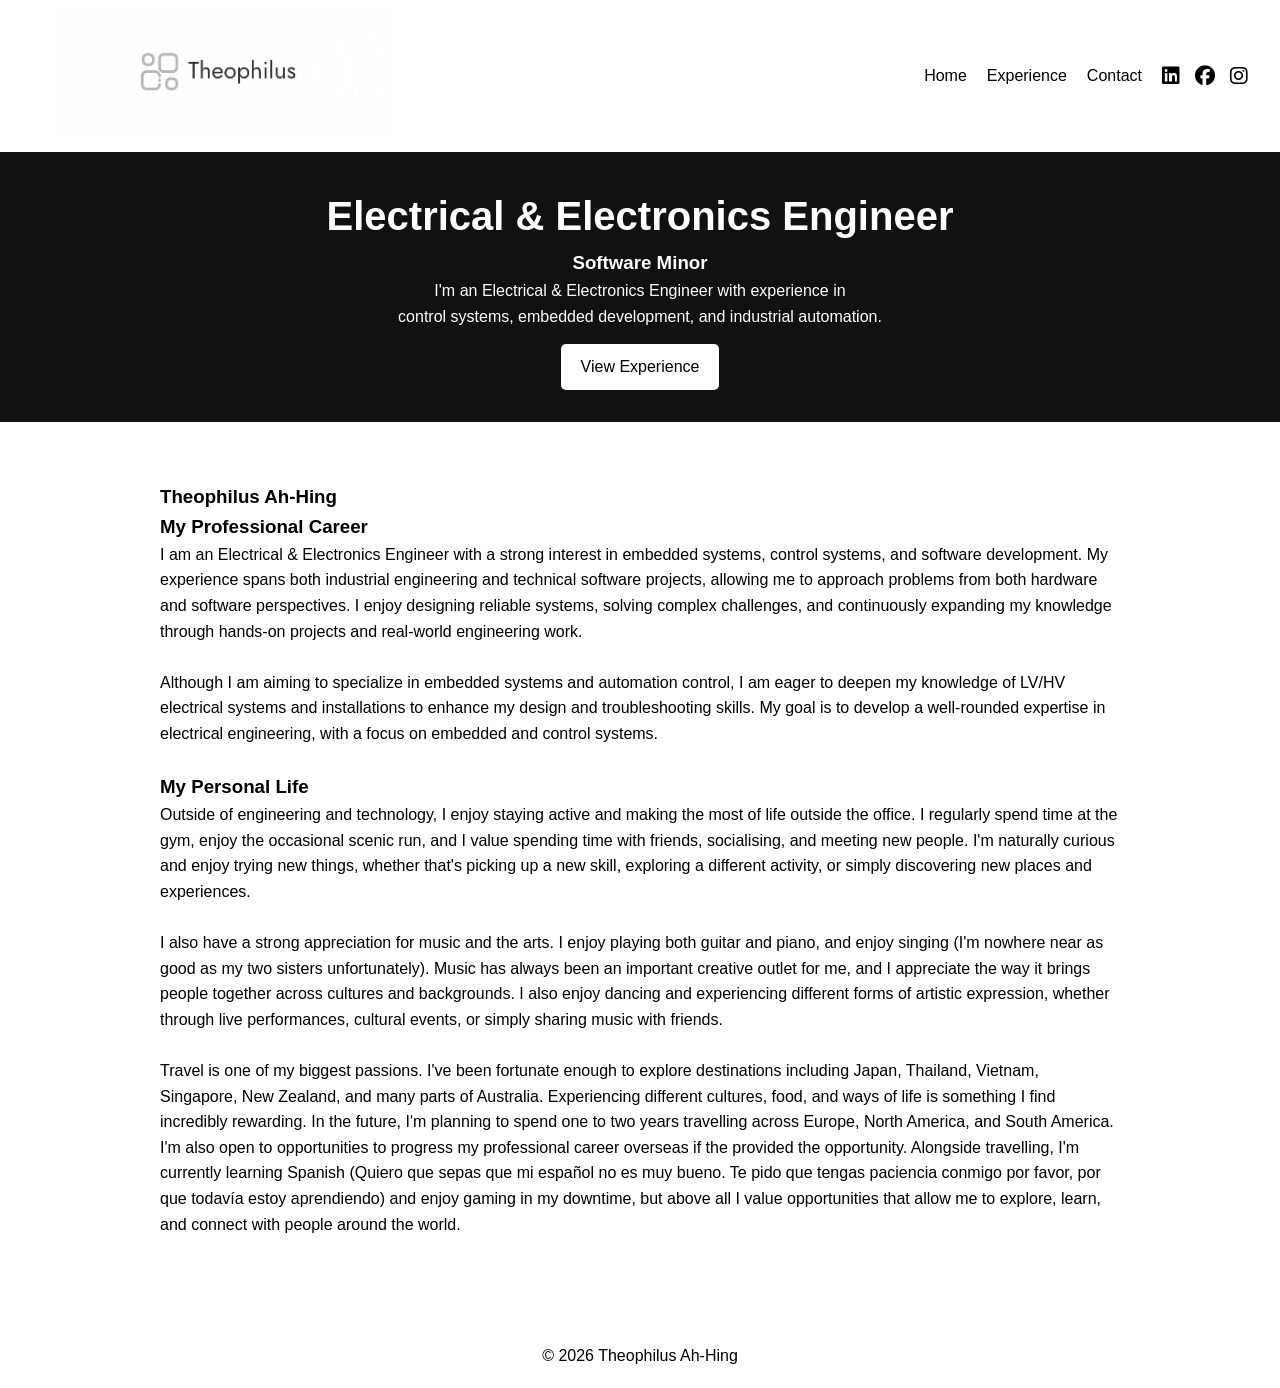
==== index.html @ 908e60b3 "Minor Changes. Removed hero2 component and just defaulted back to using hero component as universal " ====
<!DOCTYPE html>
<html lang="en">
<head>
    <meta charset="UTF-8">
    <meta name="viewport" content="width=device-width, initial-scale=1.0">
    <title>Theophilus Ah-Hing | Portfolio</title>

    <link rel="stylesheet" href="style.css">
    <link rel="stylesheet" href="https://cdnjs.cloudflare.com/ajax/libs/font-awesome/6.5.0/css/all.min.css">

</head>

<body>
    <header>
        <nav class="nav">

            <div class="nav-inner">
                <a href="index.html">
                    <img src="Photos/TheophilusLogo1.png" class="logo">
                </a>
                <ul class="nav-links">
                    <li><a href="index.html">Home</a></li>
                    <li><a href="experience.html">Experience</a></li>
                    <li><a href="contact.html">Contact</a></li>
                </ul>
            </div>

            <div class="social-icons">
                <a href="https://www.linkedin.com/in/theophilus-ah-hing-bb61a3199/" target="_blank">
                    <i class="fab fa-linkedin"></i>
                </a>

                <a href="https://www.facebook.com/WhatEvenIsTheo/" target="_blank">
                    <i class="fab fa-facebook"></i>
                </a>

                <a href="https://www.facebook.com/WhatEvenIsTheo/" target="_blank">
                    <i class="fab fa-instagram"></i>
                </a>
            </div>
        </nav>
    </header>


    <section class="hero">
        <div class="hero-content">
            <h2>Electrical & Electronics Engineer</h2>
            <h3>Software Minor</h3>
            <p>I'm an Electrical & Electronics Engineer with experience in<br>
            control systems, embedded development, and industrial automation.</p>
            <a href="experience.html" class="btn">View Experience</a>
        </div>
    </section>


    <section class="section">
        <section id="about" class="section-content">
            <h1>Theophilus Ah-Hing</h1>
            <h3>My Professional Career</h3>
            <p>
                I am an Electrical & Electronics Engineer with a strong interest in embedded systems,
                control systems, and software development. My experience spans both industrial engineering
                and technical software projects, allowing me to approach problems from both hardware and
                software perspectives. I enjoy designing reliable systems, solving complex challenges, and
                continuously expanding my knowledge through hands-on projects and real-world engineering
                work.
            </p><br>
            <p>
                Although I am aiming to specialize in embedded systems and automation control, I am eager
                to deepen my knowledge of LV/HV electrical systems and installations to enhance my design
                and troubleshooting skills. My goal is to develop a well-rounded expertise in electrical
                engineering, with a focus on embedded and control systems.
            </p><br>
            <h3>My Personal Life</h3>
            <p>
                Outside of engineering and technology, I enjoy staying active and making the most of life
                outside the office. I regularly spend time at the gym, enjoy the occasional scenic run,
                and I value spending time with friends, socialising, and meeting new people. I'm naturally
                curious and enjoy trying new things, whether that's picking up a new skill, exploring a
                different activity, or simply discovering new places and experiences.
            </p><br>
            <p>
                I also have a strong appreciation for music and the arts. I enjoy playing both guitar and
                piano, and enjoy singing (I'm nowhere near as good as my two sisters unfortunately). Music
                has always been an important creative outlet for me, and I appreciate the way it brings
                people together across cultures and backgrounds. I also enjoy dancing and experiencing
                different forms of artistic expression, whether through live performances, cultural events,
                or simply sharing music with friends.
            </p><br>
            <p>
                Travel is one of my biggest passions. I've been fortunate enough to explore destinations
                including Japan, Thailand, Vietnam, Singapore, New Zealand, and many parts of Australia.
                Experiencing different cultures, food, and ways of life is something I find incredibly
                rewarding. In the future, I'm planning to spend one to two years travelling across Europe,
                North America, and South America. I'm also open to opportunities to progress my professional
                career overseas if the provided the opportunity. Alongside travelling, I'm currently
                learning Spanish (Quiero que sepas que mi español no es muy bueno. Te pido que tengas
                paciencia conmigo por favor, por que todavía estoy aprendiendo) and enjoy gaming in my
                downtime, but above all I value opportunities that allow me to explore, learn, and connect
                with people around the world.
            </p><br>
        </section>
    </section>


    <footer>
        <p>© 2026 Theophilus Ah-Hing</p>
    </footer>

    <script src="script.js"></script>

</body>
</html>
---- style.css ----
* {
    margin: 0;
    padding: 0;
    box-sizing: border-box;
}

body {
    font-family: Arial, sans-serif;
    line-height: 1.6;
}

header {
    background: white;
    color: black;
}

footer {
    background: white;
    color: black;
    text-align: center;
    padding: 20px;
}

/* Logo and Images */

.logo {
    width: 40%;
    height: 40%;
}
.logo:hover {cursor: pointer;}

/* Navbar */

.nav {
    display: flex;
    justify-content: space-between;
    align-items: center;
    padding: 1rem 2rem;
}

.nav-inner {
      max-width: 1200px;
      max-height: 120px;
      margin: 0 auto;
      display: flex;
      justify-content: space-between;
      align-items: center;
      padding: 8px 20px;
}

.nav-links {
    list-style: none;
    display: flex;
}

.nav-links li {
    margin-left: 20px;
}

.nav-links a {
    color: black;
    text-decoration: none;
}

.menu-btn {
    display: none;
    font-size: 24px;
    background: none;
    color: white;
    border: none;
}

/* Hero */

.hero {
    height: 30vh;
    display: flex;
    justify-content: center;
    align-items: center;

    background:#111;
    color: white;
    text-align: center;
}

.hero h2 {
    font-size: 40px;
}

.btn {
    display: inline-block;
    margin-top: 15px;
    padding: 10px 20px;

    background: white;
    color: black;

    text-decoration: none;
    border-radius: 5px;
}

/* Sections */

.section {
    margin: auto;
    background: white;
}

.section-content {
    padding: 60px 20px;
    max-width: 1000px;
    margin: auto;
    background: white;
}

.section h2 {
    margin-bottom: 20px;
}

/* Social Icons */
.social-icons {
    display: flex;
    align-items: center;
    gap: 15px;
}

.social-icons a {
    color: black;
    font-size: 20px;
    transition: color 0.3s ease;
}

.social-icons a:hover {
    color: #00bfff;
}

/* Projects */

.project-grid {
    display: grid;
    grid-template-columns: repeat(auto-fit,minmax(250px,1fr));
    gap: 20px;
}

.project-card {
    padding: 20px;
    border: 1px solid #ddd;
    border-radius: 8px;
}

/* Mobile */

@media (max-width:768px) {

    .nav-links {
        display: none;
        flex-direction: column;
        background: #111;
        position: absolute;
        top: 60px;
        right: 0;
        width: 200px;
    }

    .nav-links.show {
        display: flex;
    }

    .menu-btn {
        display: block;
    }

}
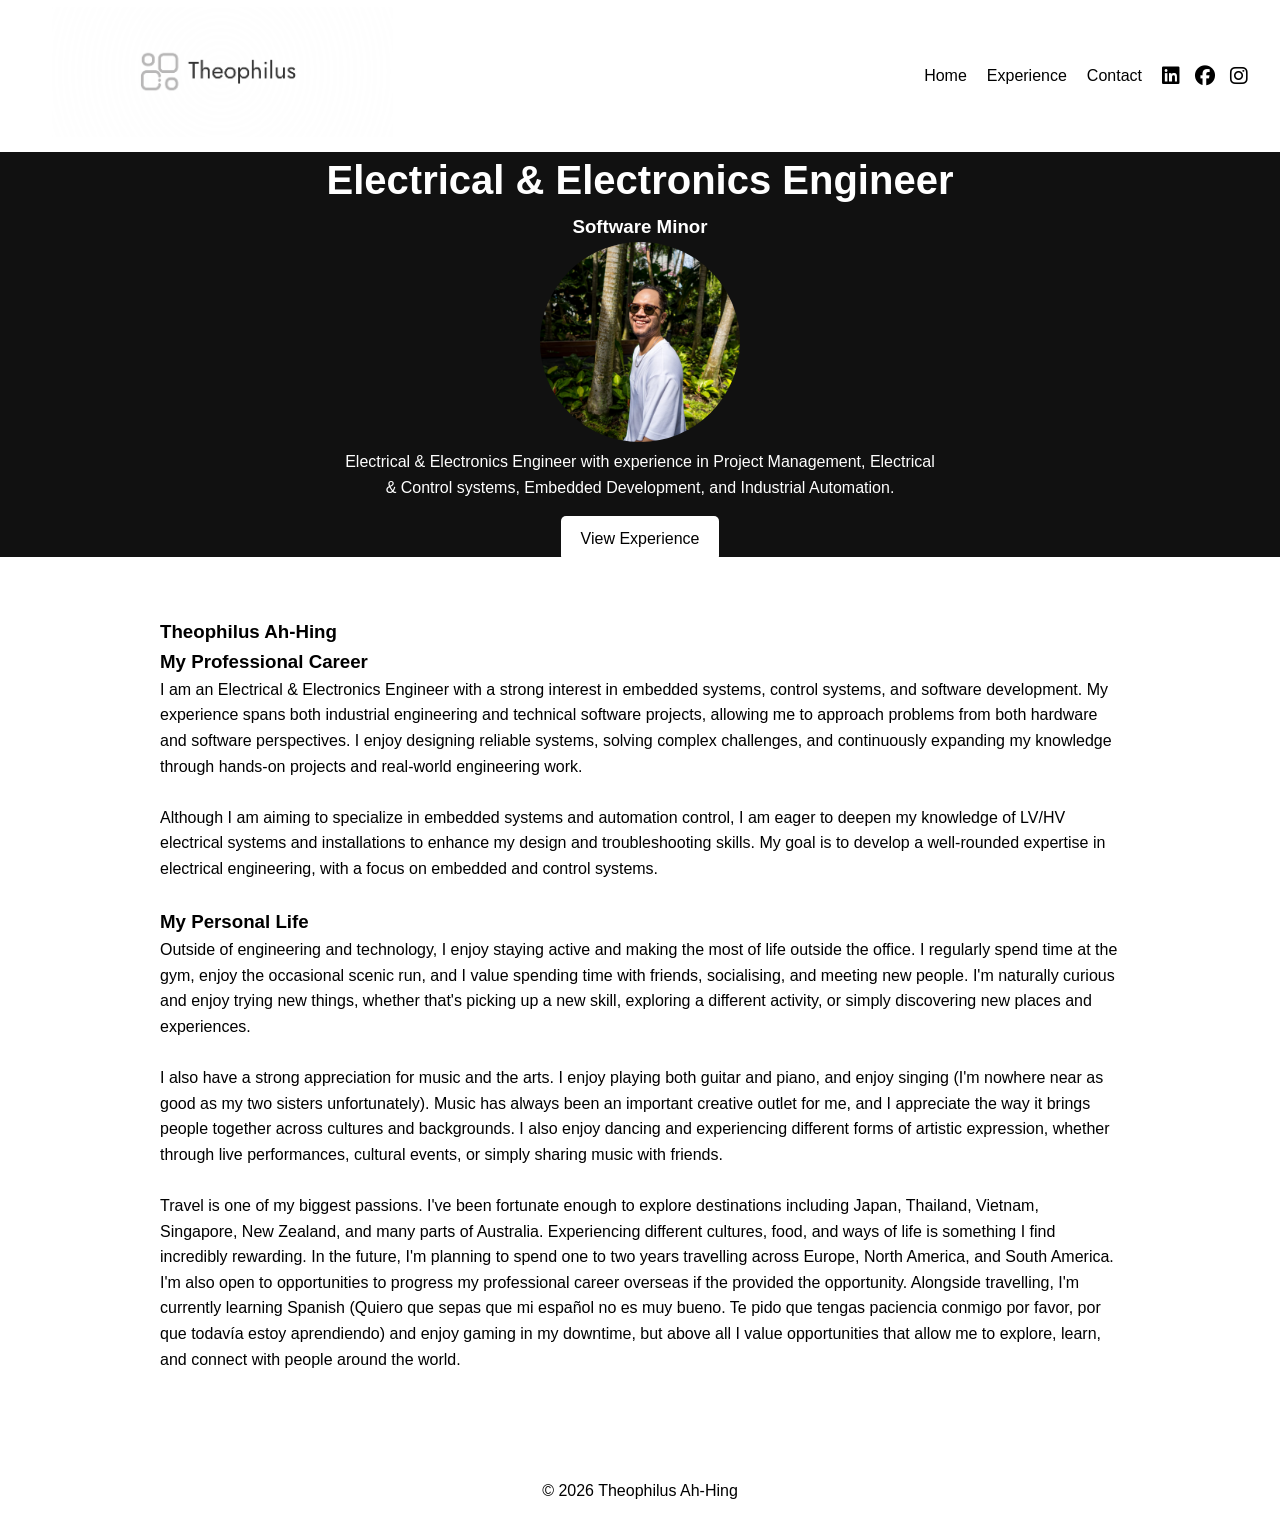
==== commit 29b16de2: "Added classes. Added classes for single image and circular image." ====
--- a/index.html
+++ b/index.html
@@ -46,8 +46,9 @@
         <div class="hero-content">
             <h2>Electrical & Electronics Engineer</h2>
             <h3>Software Minor</h3>
-            <p>I'm an Electrical & Electronics Engineer with experience in<br>
-            control systems, embedded development, and industrial automation.</p>
+            <img src="Photos/Me/PUQG7038.JPG" alt="Theo Ah-Hing" class="image-circular">
+            <p>Electrical & Electronics Engineer with experience in Project Management, Electrical<br>
+            & Control systems, Embedded Development, and Industrial Automation.</p>
             <a href="experience.html" class="btn">View Experience</a>
         </div>
     </section>
--- a/style.css
+++ b/style.css
@@ -28,6 +28,20 @@
     height: 40%;
 }
 .logo:hover {cursor: pointer;}
+
+.image-single {
+    width: 60%;
+    height: 60%;
+}
+
+.image-circular {
+    width: 200px;
+    height: 200px;
+
+    border-radius: 50%;   /* makes it circular */
+    object-fit: cover;    /* crops image to fill the circle */
+    object-position: center; /* focuses on middle of image */
+}
 
 /* Navbar */
 
@@ -73,7 +87,7 @@
 /* Hero */
 
 .hero {
-    height: 30vh;
+    height: 45vh;
     display: flex;
     justify-content: center;
     align-items: center;
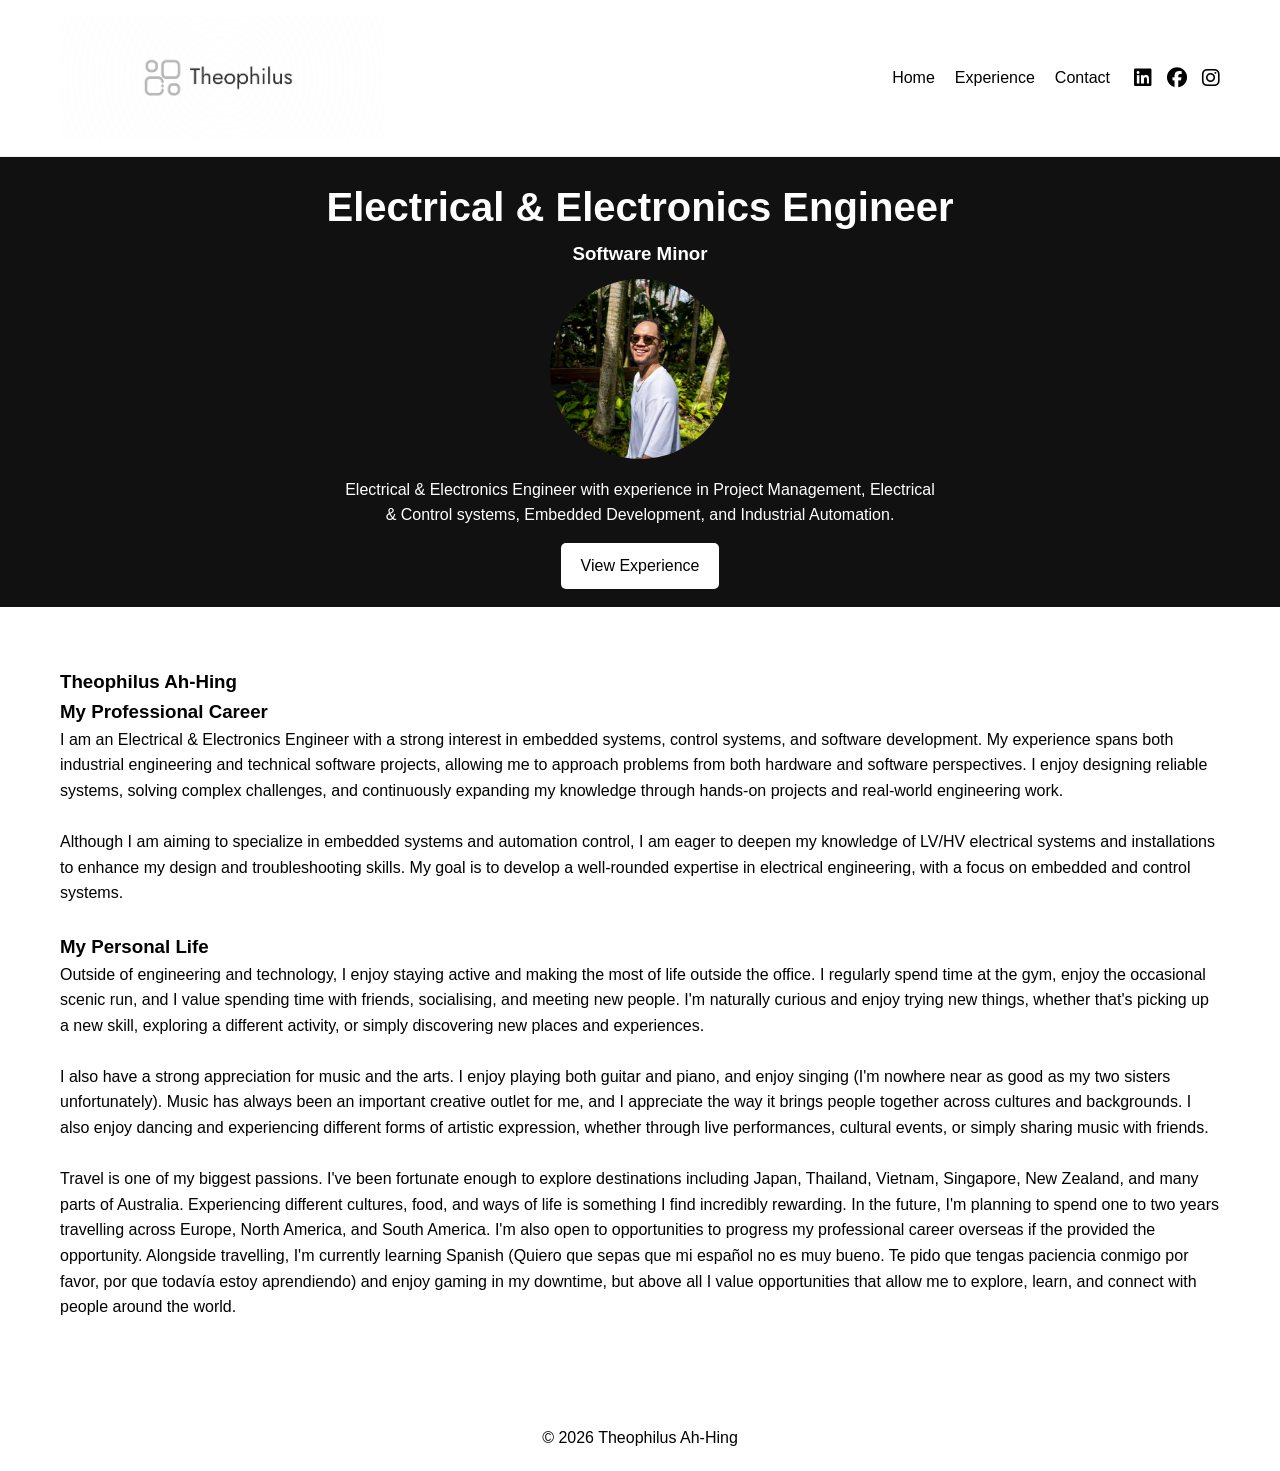
==== commit 2e66dedd: "Finalised template. Finalised website template - all that's left is formatting and making it look go" ====
--- a/index.html
+++ b/index.html
@@ -13,30 +13,32 @@
 <body>
     <header>
         <nav class="nav">
-
             <div class="nav-inner">
                 <a href="index.html">
-                    <img src="Photos/TheophilusLogo1.png" class="logo">
-                </a>
-                <ul class="nav-links">
-                    <li><a href="index.html">Home</a></li>
-                    <li><a href="experience.html">Experience</a></li>
-                    <li><a href="contact.html">Contact</a></li>
-                </ul>
-            </div>
-
-            <div class="social-icons">
-                <a href="https://www.linkedin.com/in/theophilus-ah-hing-bb61a3199/" target="_blank">
-                    <i class="fab fa-linkedin"></i>
+                    <img src="Photos/TheophilusLogo1.png" class="logo" alt="Theophilus Ah-Hing logo">
                 </a>
 
-                <a href="https://www.facebook.com/WhatEvenIsTheo/" target="_blank">
-                    <i class="fab fa-facebook"></i>
-                </a>
+                <div class="nav-right">
+                    <ul class="nav-links">
+                        <li><a href="index.html">Home</a></li>
+                        <li><a href="experience.html">Experience</a></li>
+                        <li><a href="contact.html">Contact</a></li>
+                    </ul>
 
-                <a href="https://www.facebook.com/WhatEvenIsTheo/" target="_blank">
-                    <i class="fab fa-instagram"></i>
-                </a>
+                    <div class="social-icons">
+                        <a href="https://www.linkedin.com/in/theophilus-ah-hing-bb61a3199/" target="_blank" rel="noopener noreferrer">
+                            <i class="fab fa-linkedin"></i>
+                        </a>
+
+                        <a href="https://www.facebook.com/WhatEvenIsTheo/" target="_blank" rel="noopener noreferrer">
+                            <i class="fab fa-facebook"></i>
+                        </a>
+
+                        <a href="https://www.instagram.com/" target="_blank" rel="noopener noreferrer">
+                            <i class="fab fa-instagram"></i>
+                        </a>
+                    </div>
+                </div>
             </div>
         </nav>
     </header>
--- a/style.css
+++ b/style.css
@@ -1,98 +1,133 @@
+/* Reset */
 * {
     margin: 0;
     padding: 0;
     box-sizing: border-box;
 }
 
+/* Base */
 body {
     font-family: Arial, sans-serif;
     line-height: 1.6;
-}
-
-header {
-    background: white;
-    color: black;
-}
-
+    color: black;
+    background: white;
+}
+
+header,
 footer {
     background: white;
     color: black;
+}
+
+footer {
     text-align: center;
     padding: 20px;
 }
 
-/* Logo and Images */
+/* Images / Logo */
+.logo {
+    width: 160px;
+    height: auto;
+    display: block;
+    cursor: pointer;
+}
+
+.image-single {
+    width: 60%;
+    height: auto;
+}
+
+.image-circular {
+    width: 200px;
+    height: 200px;
+    padding: 10px;
+    border-radius: 50%;
+    object-fit: cover;
+    object-position: center;
+}
+
+/* Navbar */
+.nav {
+    width: 100%;
+    border-bottom: 1px solid #eee;
+    background: white;
+}
+
+.nav-inner {
+    max-width: 1200px;
+    margin: 0 auto;
+    padding: 16px 20px;
+    display: flex;
+    align-items: center;
+    justify-content: space-between;
+    gap: 20px;
+}
 
 .logo {
     width: 40%;
     height: 40%;
-}
-.logo:hover {cursor: pointer;}
-
-.image-single {
-    width: 60%;
-    height: 60%;
-}
-
-.image-circular {
-    width: 200px;
-    height: 200px;
-
-    border-radius: 50%;   /* makes it circular */
-    object-fit: cover;    /* crops image to fill the circle */
-    object-position: center; /* focuses on middle of image */
-}
-
-/* Navbar */
-
-.nav {
-    display: flex;
-    justify-content: space-between;
-    align-items: center;
-    padding: 1rem 2rem;
-}
-
-.nav-inner {
-      max-width: 1200px;
-      max-height: 120px;
-      margin: 0 auto;
-      display: flex;
-      justify-content: space-between;
-      align-items: center;
-      padding: 8px 20px;
+    display: block;
+    cursor: pointer;
+}
+
+.nav-right {
+    display: flex;
+    align-items: center;
+    gap: 24px;
+    margin-left: auto;
 }
 
 .nav-links {
     list-style: none;
     display: flex;
-}
-
-.nav-links li {
-    margin-left: 20px;
+    align-items: center;
+    gap: 20px;
 }
 
 .nav-links a {
     color: black;
     text-decoration: none;
+    font-weight: 500;
+    transition: color 0.3s ease;
+}
+
+.nav-links a:hover {
+    color: #00bfff;
+}
+
+.social-icons {
+    display: flex;
+    align-items: center;
+    gap: 15px;
+}
+
+.social-icons a {
+    color: black;
+    font-size: 20px;
+    text-decoration: none;
+    transition: color 0.3s ease;
+}
+
+.social-icons a:hover {
+    color: #00bfff;
 }
 
 .menu-btn {
     display: none;
     font-size: 24px;
     background: none;
-    color: white;
     border: none;
+    color: black;
+    cursor: pointer;
 }
 
 /* Hero */
-
 .hero {
-    height: 45vh;
+    height: 50vh;
     display: flex;
     justify-content: center;
     align-items: center;
-
-    background:#111;
+    background: #111;
     color: white;
     text-align: center;
 }
@@ -105,54 +140,31 @@
     display: inline-block;
     margin-top: 15px;
     padding: 10px 20px;
-
-    background: white;
-    color: black;
-
+    background: white;
+    color: black;
     text-decoration: none;
     border-radius: 5px;
 }
 
 /* Sections */
-
 .section {
-    margin: auto;
     background: white;
 }
 
 .section-content {
+    max-width: 1200px;
+    margin: 0 auto;
     padding: 60px 20px;
-    max-width: 1000px;
-    margin: auto;
-    background: white;
 }
 
 .section h2 {
     margin-bottom: 20px;
 }
 
-/* Social Icons */
-.social-icons {
-    display: flex;
-    align-items: center;
-    gap: 15px;
-}
-
-.social-icons a {
-    color: black;
-    font-size: 20px;
-    transition: color 0.3s ease;
-}
-
-.social-icons a:hover {
-    color: #00bfff;
-}
-
 /* Projects */
-
 .project-grid {
     display: grid;
-    grid-template-columns: repeat(auto-fit,minmax(250px,1fr));
+    grid-template-columns: repeat(auto-fit, minmax(250px, 1fr));
     gap: 20px;
 }
 
@@ -163,25 +175,28 @@
 }
 
 /* Mobile */
-
-@media (max-width:768px) {
+@media (max-width: 768px) {
+    .nav-inner {
+        flex-direction: column;
+        align-items: center;
+    }
+
+    .nav-right {
+        flex-direction: column;
+        gap: 12px;
+        margin-left: 0;
+    }
 
     .nav-links {
-        display: none;
-        flex-direction: column;
-        background: #111;
-        position: absolute;
-        top: 60px;
-        right: 0;
-        width: 200px;
-    }
-
-    .nav-links.show {
-        display: flex;
-    }
-
-    .menu-btn {
-        display: block;
-    }
-
+        flex-wrap: wrap;
+        justify-content: center;
+    }
+
+    .social-icons {
+        justify-content: center;
+    }
+
+    .hero h2 {
+        font-size: 30px;
+    }
 }
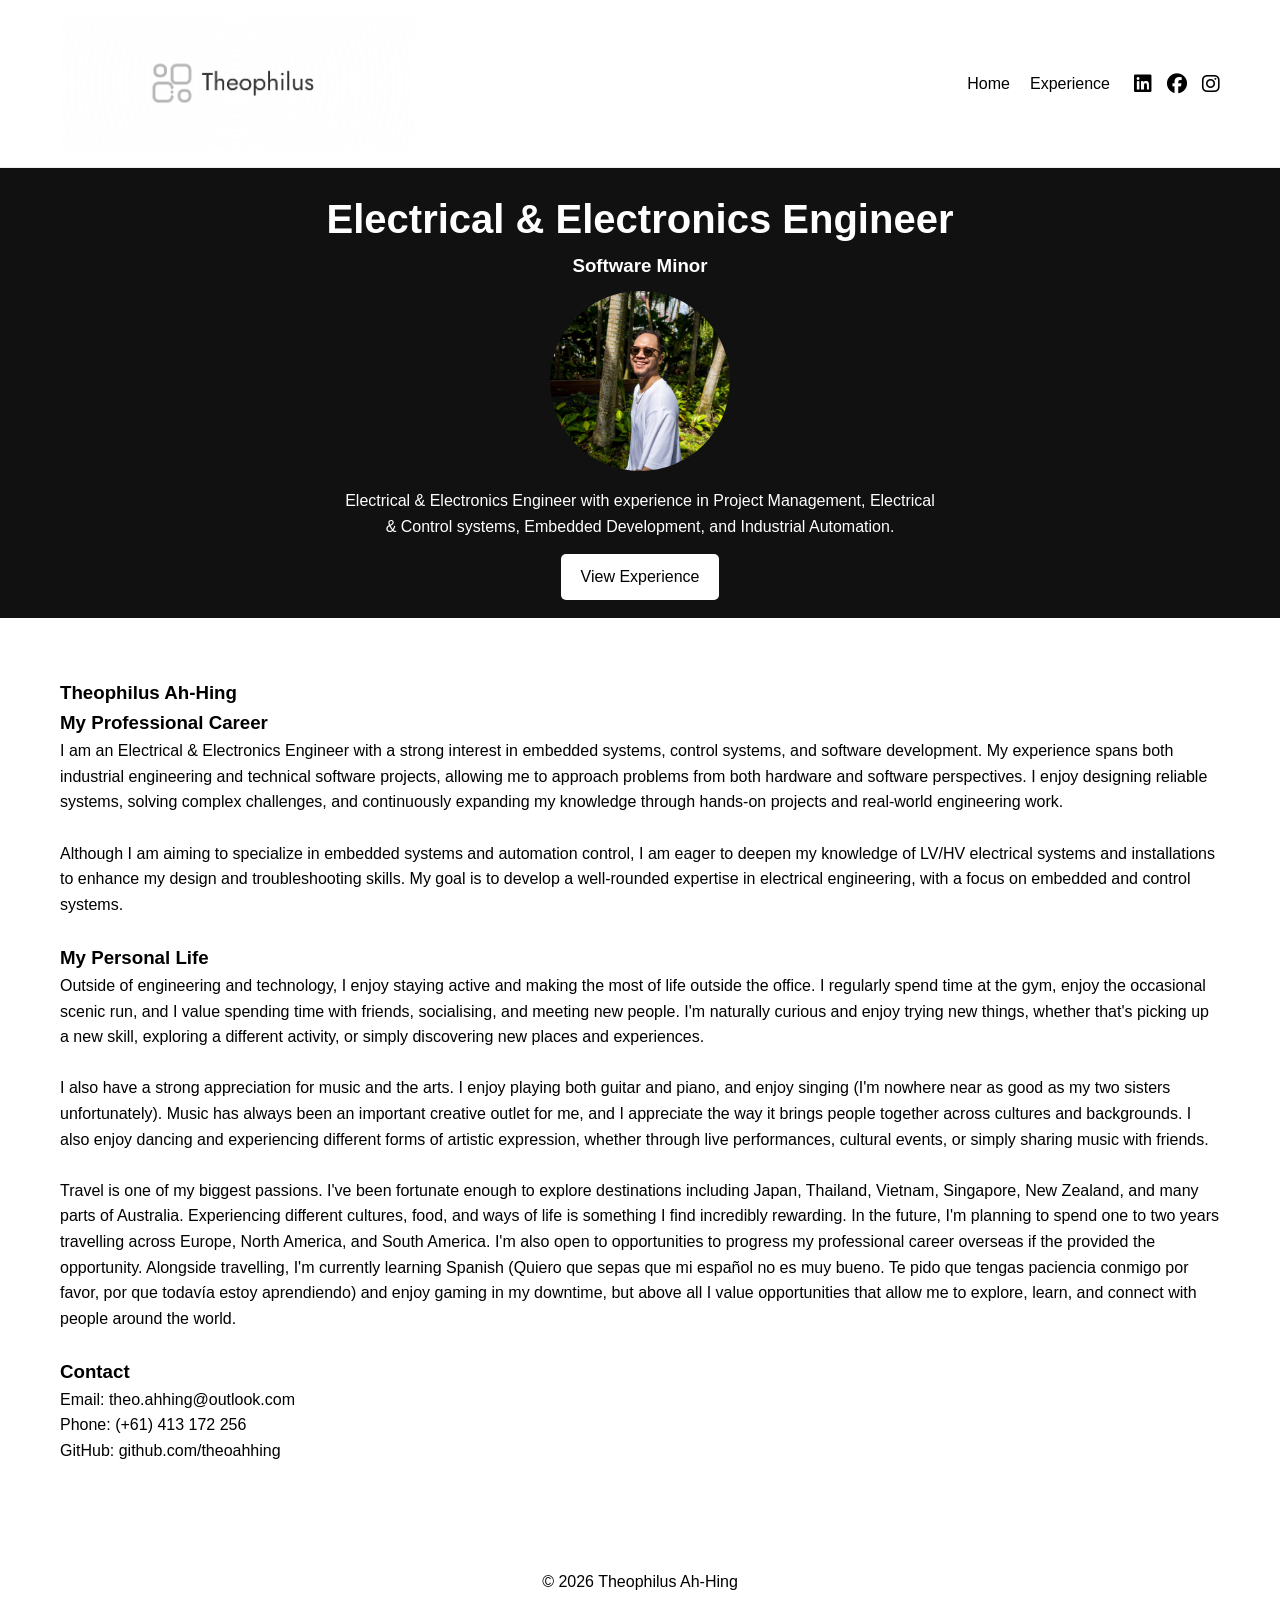
==== commit 8faf2f1d: "Remove Contact Page. Removed the contacts page and placed the contact details on index page at the b" ====
--- a/index.html
+++ b/index.html
@@ -22,7 +22,6 @@
                     <ul class="nav-links">
                         <li><a href="index.html">Home</a></li>
                         <li><a href="experience.html">Experience</a></li>
-                        <li><a href="contact.html">Contact</a></li>
                     </ul>
 
                     <div class="social-icons">
@@ -34,7 +33,7 @@
                             <i class="fab fa-facebook"></i>
                         </a>
 
-                        <a href="https://www.instagram.com/" target="_blank" rel="noopener noreferrer">
+                        <a href="https://www.instagram.com/theo.ahhing/" target="_blank" rel="noopener noreferrer">
                             <i class="fab fa-instagram"></i>
                         </a>
                     </div>
@@ -102,6 +101,10 @@
                 downtime, but above all I value opportunities that allow me to explore, learn, and connect
                 with people around the world.
             </p><br>
+            <h3>Contact</h3>
+            <p>Email: theo.ahhing@outlook.com</p>
+            <p>Phone: (+61) 413 172 256</p>
+            <p>GitHub: github.com/theoahhing</p><br>
         </section>
     </section>
 
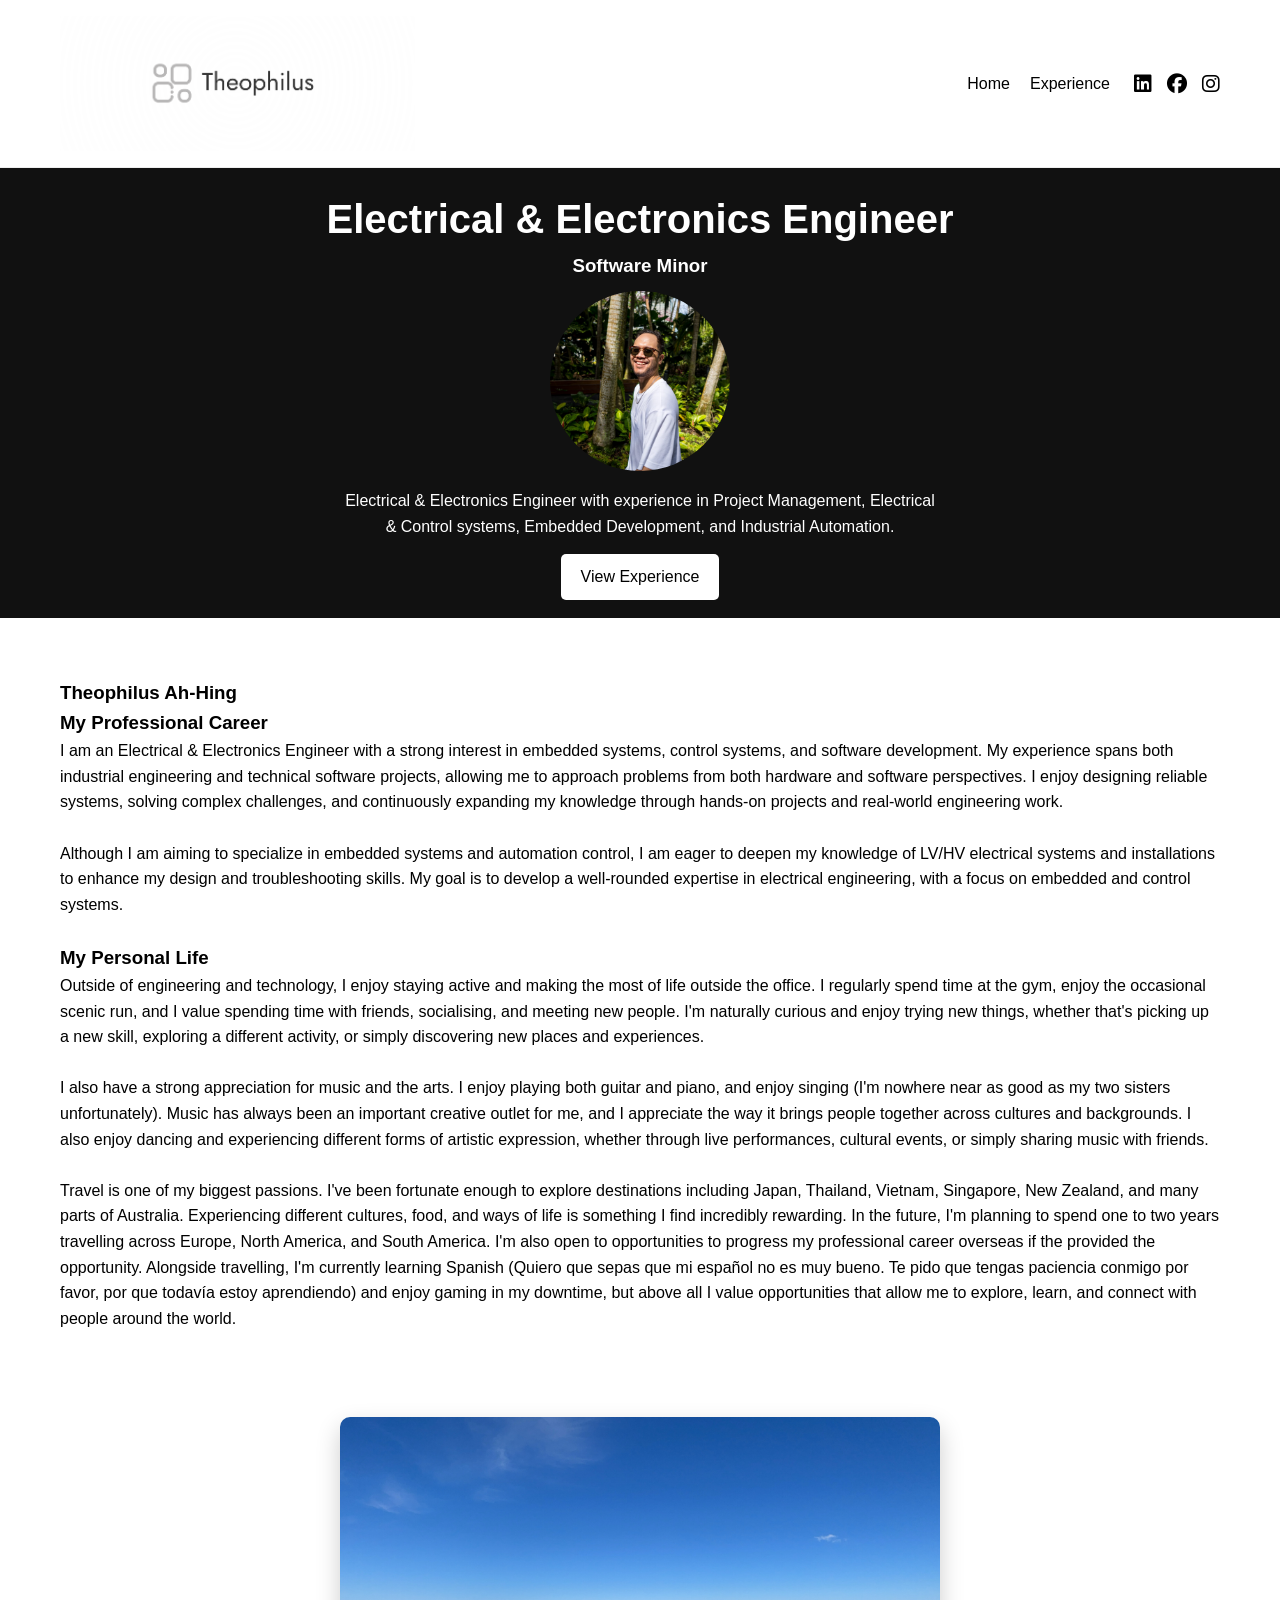
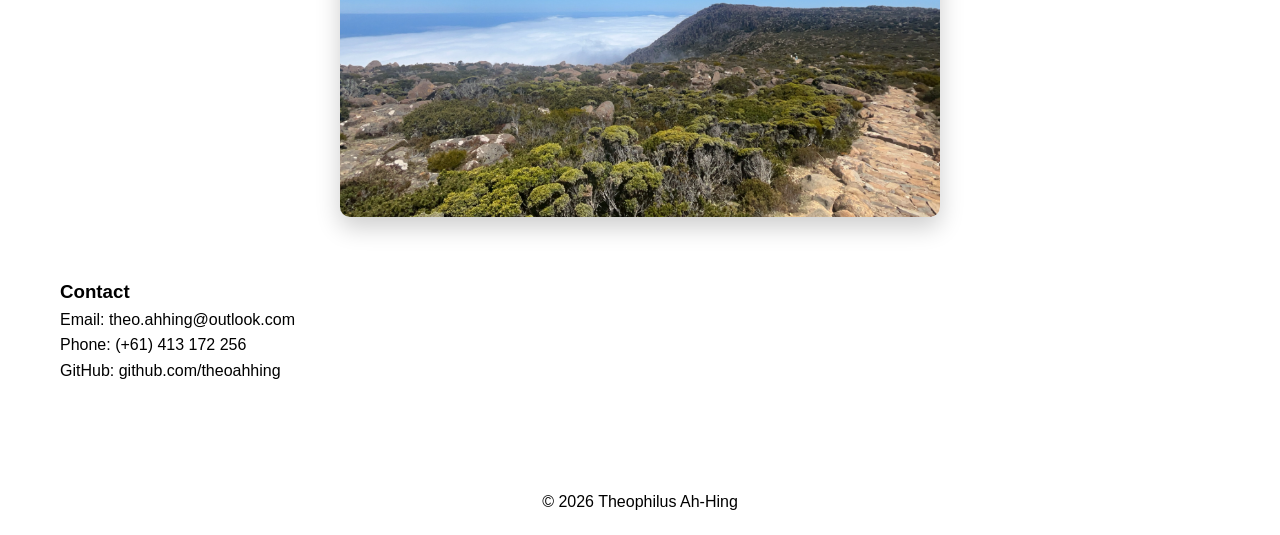
==== commit 48f826d4: "Added Slideshow. Added Slideshow container to cycle through photos of my travel shots every 7 second" ====
--- a/index.html
+++ b/index.html
@@ -101,6 +101,11 @@
                 downtime, but above all I value opportunities that allow me to explore, learn, and connect
                 with people around the world.
             </p><br>
+            <section class="slideshow-section">
+                <div class="slideshow-container">
+                    <img id="slideshow-image" src="Photos/Travel Shots/IMG_5250.JPG" alt="Travel photo">
+                </div>
+            </section>
             <h3>Contact</h3>
             <p>Email: theo.ahhing@outlook.com</p>
             <p>Phone: (+61) 413 172 256</p>
--- a/style.css
+++ b/style.css
@@ -112,6 +112,30 @@
     color: #00bfff;
 }
 
+.slideshow-section {
+    display: flex;
+    justify-content: center;
+    margin: 60px 0;
+}
+
+.slideshow-container {
+    width: 600px;
+    height: 400px;
+
+    overflow: hidden;
+    border-radius: 10px;
+
+    box-shadow: 0 10px 25px rgba(0,0,0,0.2);
+}
+
+.slideshow-container img {
+    width: 100%;
+    height: 100%;
+    object-fit: cover;
+
+    transition: opacity 1s ease;
+}
+
 .menu-btn {
     display: none;
     font-size: 24px;
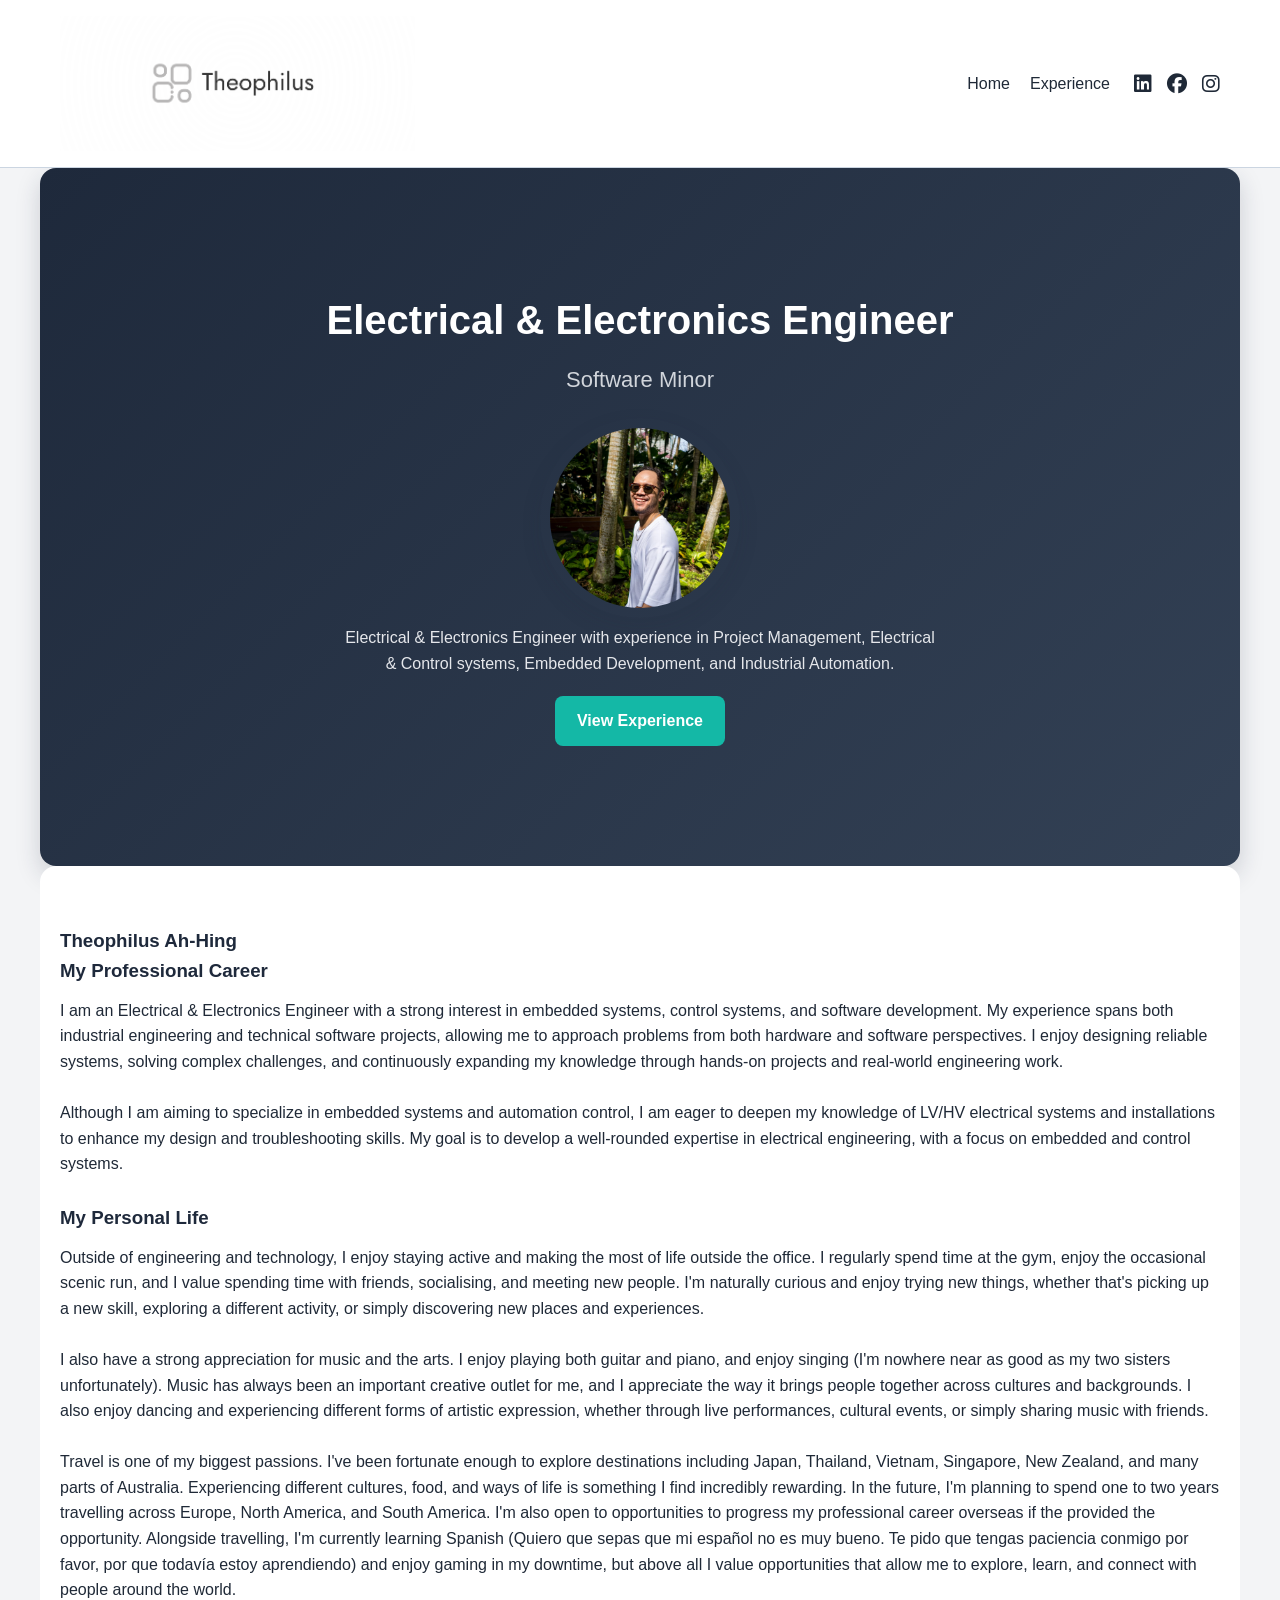
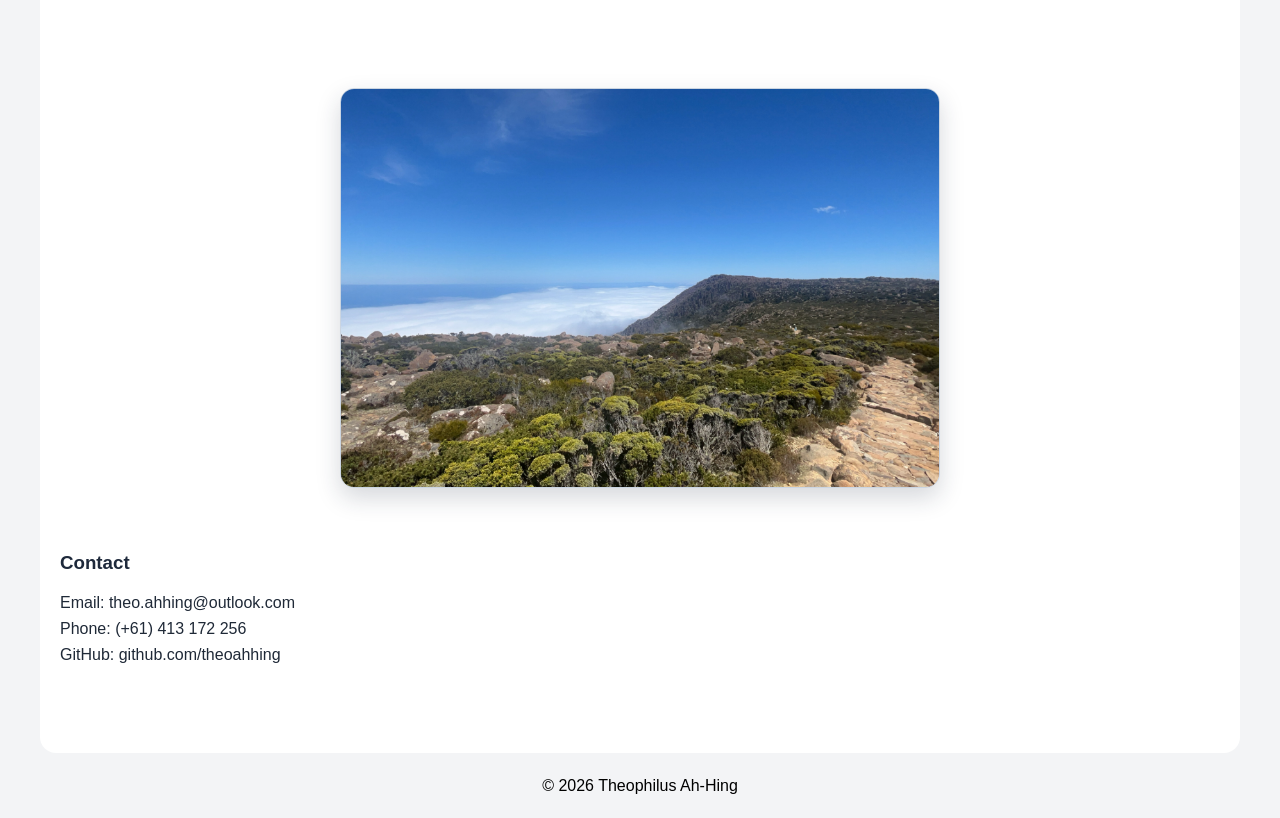
==== commit 25f7d2a7: "Minor changes. Added simple yet brighter colour scheme, containerized main content, removed hard bor" ====
--- a/index.html
+++ b/index.html
@@ -44,13 +44,15 @@
 
 
     <section class="hero">
-        <div class="hero-content">
-            <h2>Electrical & Electronics Engineer</h2>
-            <h3>Software Minor</h3>
-            <img src="Photos/Me/PUQG7038.JPG" alt="Theo Ah-Hing" class="image-circular">
-            <p>Electrical & Electronics Engineer with experience in Project Management, Electrical<br>
-            & Control systems, Embedded Development, and Industrial Automation.</p>
-            <a href="experience.html" class="btn">View Experience</a>
+        <div class="hero-inner">
+            <div class="hero-content">
+                <h2>Electrical & Electronics Engineer</h2>
+                <h3>Software Minor</h3>
+                <img src="Photos/Me/PUQG7038.JPG" alt="Theo Ah-Hing" class="image-circular">
+                <p>Electrical & Electronics Engineer with experience in Project Management, Electrical<br>
+                & Control systems, Embedded Development, and Industrial Automation.</p>
+                <a href="experience.html" class="btn">View Experience</a>
+            </div>
         </div>
     </section>
 
--- a/style.css
+++ b/style.css
@@ -5,23 +5,39 @@
     box-sizing: border-box;
 }
 
+/* Colour Palette */
+:root {
+    --bg-main: #F3F4F6;
+    --bg-section: #FFFFFF;
+    --bg-dark: #1E293B;
+    --bg-dark-2: #334155;
+    --accent: #14B8A6;
+    --accent-hover: #0F9E8D;
+    --text-main: #1F2937;
+    --text-muted: #64748B;
+    --border: #CBD5E1;
+    --shadow: rgba(30, 41, 59, 0.12);
+    --shadow-strong: rgba(30, 41, 59, 0.18);
+}
+
 /* Base */
 body {
     font-family: Arial, sans-serif;
     line-height: 1.6;
-    color: black;
-    background: white;
-}
-
-header,
-footer {
-    background: white;
-    color: black;
+    color: var(--text-main);
+    background: var(--bg-main);
+}
+
+header {
+    background: var(--bg-section);
+    color: var(--text-main);
 }
 
 footer {
     text-align: center;
     padding: 20px;
+    background: var(--bg-main);
+    color: black;
 }
 
 /* Images / Logo */
@@ -44,13 +60,17 @@
     border-radius: 50%;
     object-fit: cover;
     object-position: center;
+    box-shadow: 0 8px 20px var(--shadow);
 }
 
 /* Navbar */
 .nav {
     width: 100%;
-    border-bottom: 1px solid #eee;
-    background: white;
+    border-bottom: 1px solid var(--border);
+    background: var(--bg-section);
+    position: sticky;
+    top: 0;
+    z-index: 1000;
 }
 
 .nav-inner {
@@ -85,14 +105,14 @@
 }
 
 .nav-links a {
-    color: black;
+    color: var(--text-main);
     text-decoration: none;
     font-weight: 500;
     transition: color 0.3s ease;
 }
 
 .nav-links a:hover {
-    color: #00bfff;
+    color: var(--accent);
 }
 
 .social-icons {
@@ -102,14 +122,15 @@
 }
 
 .social-icons a {
-    color: black;
+    color: var(--text-main);
     font-size: 20px;
     text-decoration: none;
-    transition: color 0.3s ease;
+    transition: color 0.3s ease, transform 0.2s ease;
 }
 
 .social-icons a:hover {
-    color: #00bfff;
+    color: var(--accent);
+    transform: translateY(-2px);
 }
 
 .slideshow-section {
@@ -121,18 +142,17 @@
 .slideshow-container {
     width: 600px;
     height: 400px;
-
     overflow: hidden;
-    border-radius: 10px;
-
-    box-shadow: 0 10px 25px rgba(0,0,0,0.2);
+    border-radius: 14px;
+    box-shadow: 0 10px 25px var(--shadow-strong);
+    border: 1px solid var(--border);
+    background: var(--bg-section);
 }
 
 .slideshow-container img {
     width: 100%;
     height: 100%;
     object-fit: cover;
-
     transition: opacity 1s ease;
 }
 
@@ -141,48 +161,105 @@
     font-size: 24px;
     background: none;
     border: none;
-    color: black;
+    color: var(--text-main);
     cursor: pointer;
 }
 
 /* Hero */
 .hero {
-    height: 50vh;
+    max-width: 1200px;
+    min-height: 50vh;
+    margin: 0 auto;
+    padding: 60px 20px;
+
     display: flex;
     justify-content: center;
     align-items: center;
-    background: #111;
+
+    background: linear-gradient(135deg, var(--bg-dark), var(--bg-dark-2));
     color: white;
     text-align: center;
+    border-radius: 16px;
+    box-shadow: 0 10px 25px var(--shadow-strong);
+}
+
+.hero-inner {
+    max-width: 1200px;
+    margin: 0 auto;
+    border-radius: 16px;
+    padding: 60px 20px;
+}
+
+.hero-content {
+    text-align: center;
 }
 
 .hero h2 {
     font-size: 40px;
+    margin-bottom: 10px;
+}
+
+.hero h3 {
+    font-size: 22px;
+    font-weight: 500;
+    color: #D1D5DB;
+    margin-bottom: 20px;
+}
+
+.hero p {
+    color: #E5E7EB;
 }
 
 .btn {
     display: inline-block;
-    margin-top: 15px;
-    padding: 10px 20px;
-    background: white;
-    color: black;
+    margin-top: 20px;
+    padding: 12px 22px;
+    background: var(--accent);
+    color: white;
     text-decoration: none;
-    border-radius: 5px;
+    border-radius: 8px;
+    font-weight: 600;
+    transition: background 0.3s ease, transform 0.2s ease;
+}
+
+.btn:hover {
+    background: var(--accent-hover);
+    transform: translateY(-2px);
 }
 
 /* Sections */
 .section {
-    background: white;
+    background: transparent;
 }
 
 .section-content {
     max-width: 1200px;
     margin: 0 auto;
     padding: 60px 20px;
+    background: var(--bg-section);
+    border-radius: 16px;
+}
+
+.section h1,
+.section h2,
+.section h3 {
+    color: var(--bg-dark);
 }
 
 .section h2 {
     margin-bottom: 20px;
+}
+
+.section h3 {
+    margin-bottom: 12px;
+}
+
+.section p {
+    color: var(--text-main);
+}
+
+.section p + p {
+    color: var(--text-main);
 }
 
 /* Projects */
@@ -194,8 +271,64 @@
 
 .project-card {
     padding: 20px;
-    border: 1px solid #ddd;
-    border-radius: 8px;
+    border: 1px solid var(--border);
+    border-radius: 12px;
+    cursor: pointer;
+    transition: transform 0.2s ease, box-shadow 0.2s ease, border-color 0.2s ease;
+    background: var(--bg-section);
+    box-shadow: 0 4px 12px var(--shadow);
+}
+
+.project-card h3 {
+    color: var(--bg-dark);
+    margin-bottom: 8px;
+}
+
+.project-card p {
+    color: var(--text-muted);
+}
+
+.project-card:hover {
+    transform: translateY(-4px);
+    box-shadow: 0 10px 22px var(--shadow-strong);
+    border-color: var(--accent);
+}
+
+.project-card.active {
+    border: 1px solid var(--accent);
+    box-shadow: 0 10px 24px var(--shadow-strong);
+}
+
+.project-details {
+    margin-top: 30px;
+    padding: 25px;
+    border: 1px solid var(--border);
+    border-radius: 12px;
+    background: #F8FAFC;
+    box-shadow: 0 8px 18px var(--shadow);
+}
+
+.project-details.hidden {
+    display: none;
+}
+
+.project-details h3 {
+    margin-bottom: 12px;
+    color: var(--bg-dark);
+}
+
+.project-details p {
+    margin-bottom: 10px;
+    color: var(--text-main);
+}
+
+/* Links */
+a {
+    color: var(--accent);
+}
+
+a:hover {
+    color: var(--accent-hover);
 }
 
 /* Mobile */
@@ -223,4 +356,19 @@
     .hero h2 {
         font-size: 30px;
     }
+
+    .hero h3 {
+        font-size: 18px;
+    }
+
+    .section-content {
+        border-radius: 12px;
+        padding: 40px 16px;
+    }
+
+    .slideshow-container {
+        width: 100%;
+        height: auto;
+        aspect-ratio: 3 / 2;
+    }
 }
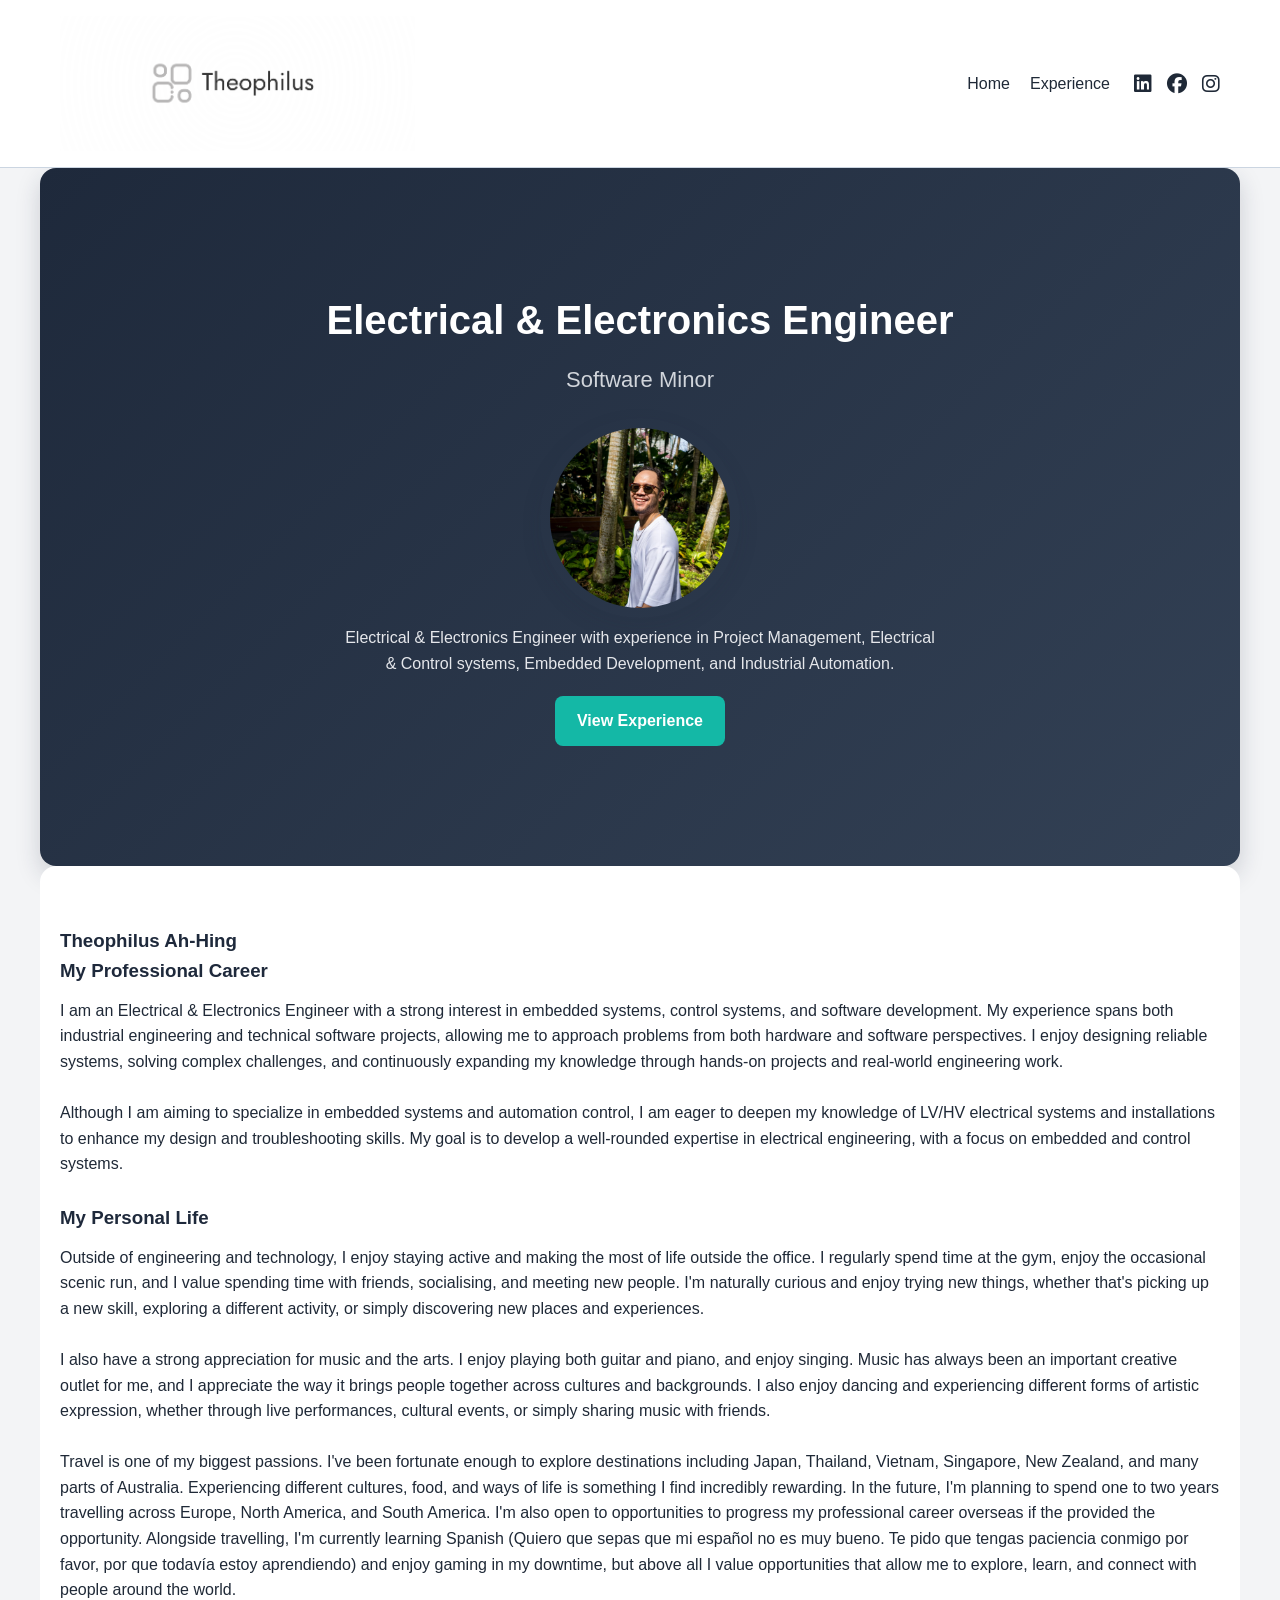
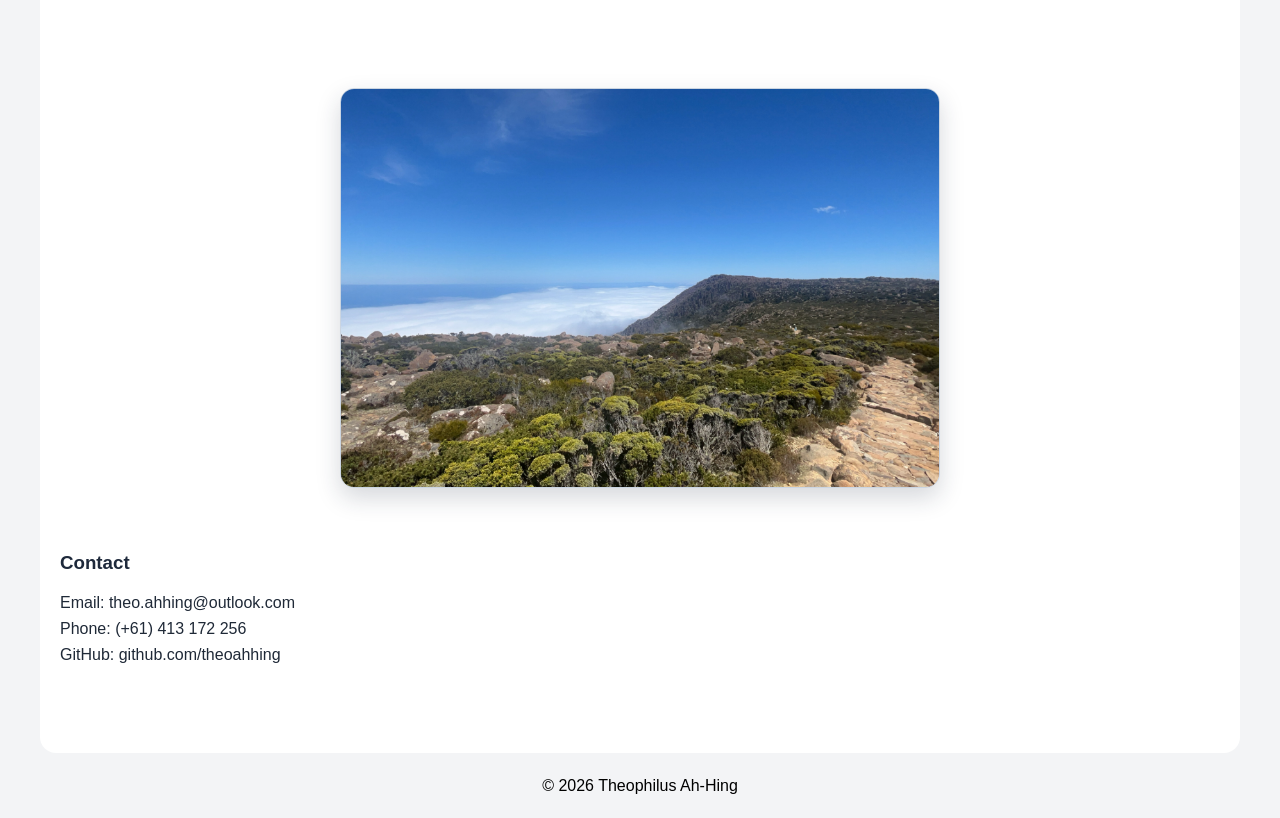
==== commit 4477cc3d: "Minor content changes. Just removed a sentence." ====
--- a/index.html
+++ b/index.html
@@ -85,11 +85,10 @@
             </p><br>
             <p>
                 I also have a strong appreciation for music and the arts. I enjoy playing both guitar and
-                piano, and enjoy singing (I'm nowhere near as good as my two sisters unfortunately). Music
-                has always been an important creative outlet for me, and I appreciate the way it brings
-                people together across cultures and backgrounds. I also enjoy dancing and experiencing
-                different forms of artistic expression, whether through live performances, cultural events,
-                or simply sharing music with friends.
+                piano, and enjoy singing. Music has always been an important creative outlet for me, and
+                I appreciate the way it brings people together across cultures and backgrounds. I also
+                enjoy dancing and experiencing different forms of artistic expression, whether through
+                live performances, cultural events, or simply sharing music with friends.
             </p><br>
             <p>
                 Travel is one of my biggest passions. I've been fortunate enough to explore destinations
